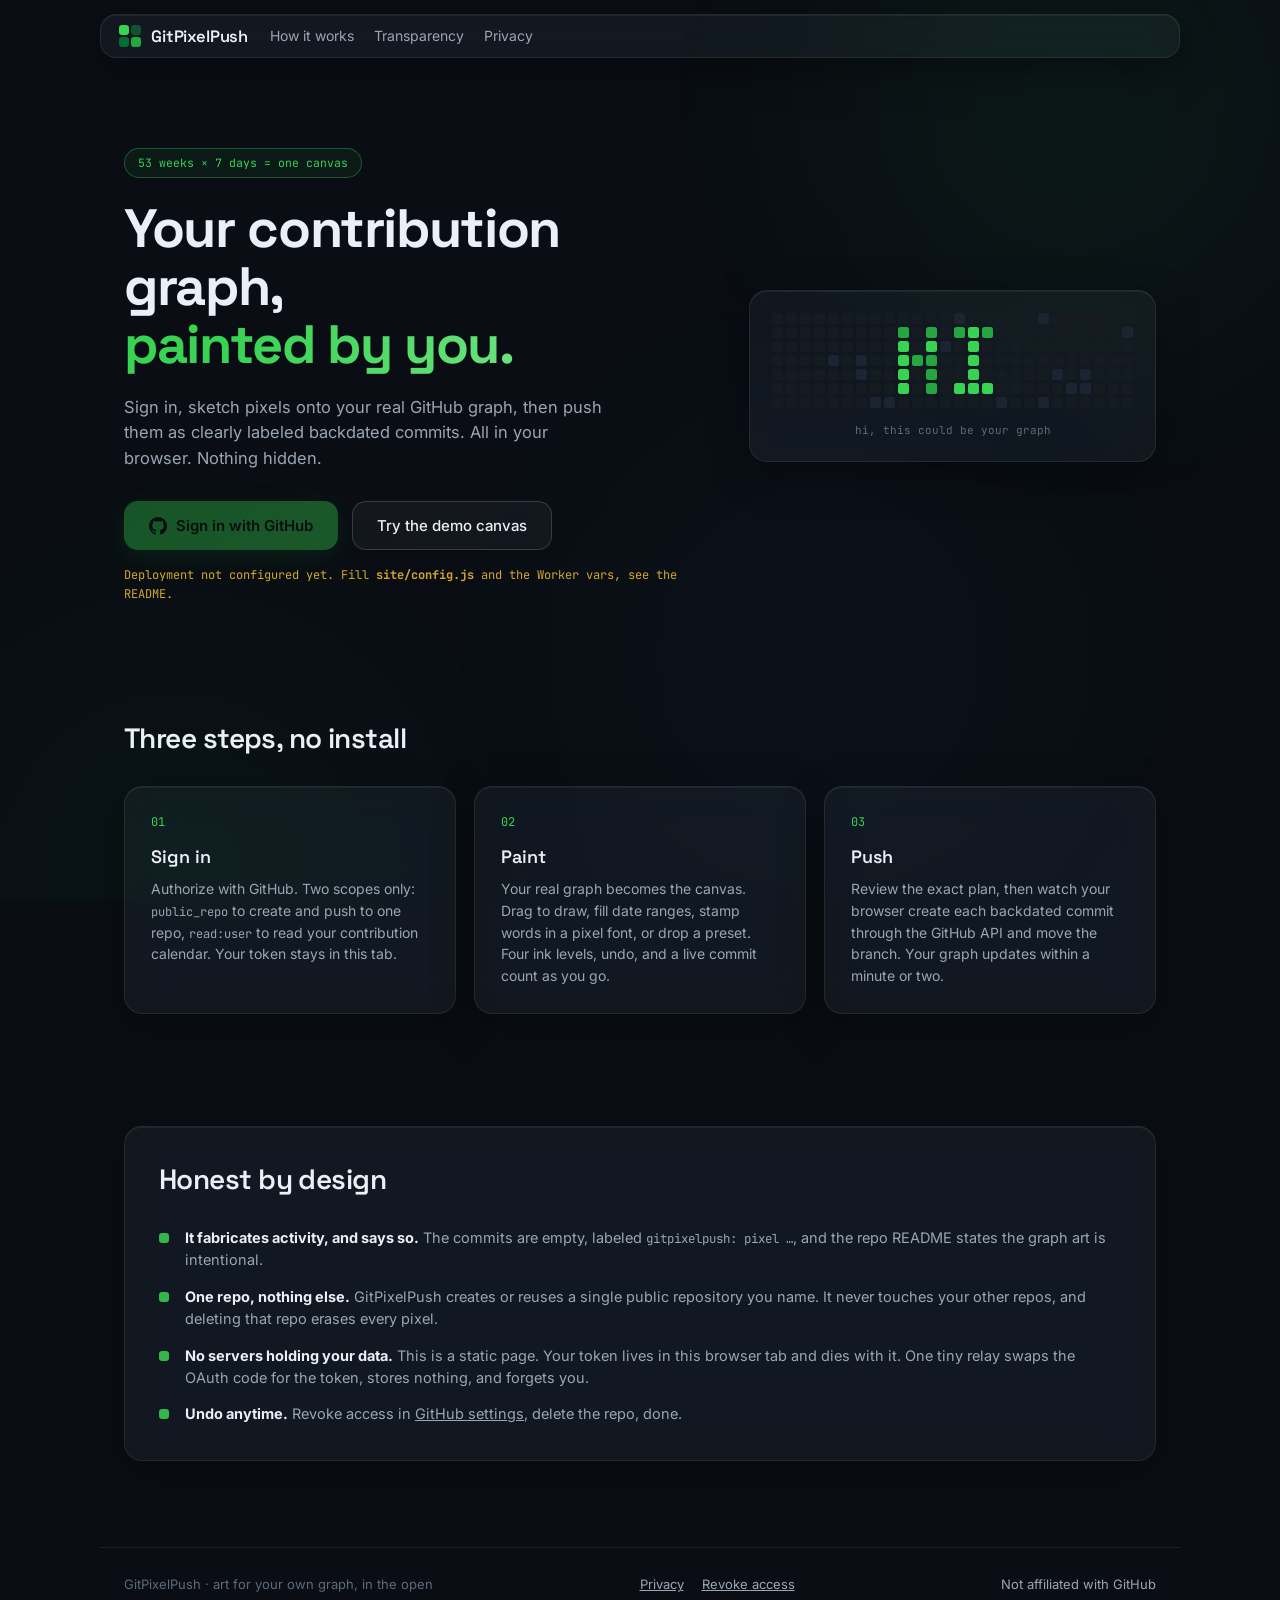
==== site/index.html @ 95d33fa5 "Link to the clean /privacy URL instead of privacy.html Workers static assets auto-redirect .html to " ====
<!DOCTYPE html>
<html lang="en">
<head>
<meta charset="UTF-8">
<meta name="viewport" content="width=device-width, initial-scale=1.0">
<title>GitPixelPush · Paint your GitHub contribution graph</title>
<meta name="description" content="Turn your GitHub contribution graph into a canvas. Paint pixels, stamp words, and push them as clearly labeled backdated commits. Runs in your browser.">
<link rel="preconnect" href="https://fonts.googleapis.com">
<link rel="preconnect" href="https://fonts.gstatic.com" crossorigin>
<link href="https://fonts.googleapis.com/css2?family=Space+Grotesk:wght@400;500;600;700&family=Inter:wght@400;500;600&family=JetBrains+Mono:wght@400;500&display=swap" rel="stylesheet">
<link rel="stylesheet" href="styles.css">
<link rel="icon" href="data:image/svg+xml,<svg xmlns='http://www.w3.org/2000/svg' viewBox='0 0 100 100'><rect x='8' y='8' width='38' height='38' rx='9' fill='%2339d353'/><rect x='54' y='8' width='38' height='38' rx='9' fill='%23115231'/><rect x='8' y='54' width='38' height='38' rx='9' fill='%23006d32'/><rect x='54' y='54' width='38' height='38' rx='9' fill='%2326a641'/></svg>">
</head>
<body>

<!-- ambient background: aurora + drifting pixels -->
<div class="bg" aria-hidden="true">
  <div class="aurora a1"></div>
  <div class="aurora a2"></div>
  <div class="aurora a3"></div>
  <div id="pixel-field" class="pixel-field"></div>
</div>

<nav class="nav glass">
  <a class="brand" href="#top">
    <span class="logo-mark" aria-hidden="true"><i></i><i></i><i></i><i></i></span>
    <span class="brand-name">GitPixelPush</span>
  </a>
  <div class="nav-links">
    <a href="#how">How it works</a>
    <a href="#honest">Transparency</a>
    <a href="/privacy">Privacy</a>
  </div>
  <div id="nav-user" class="nav-user" hidden>
    <img id="user-avatar" alt="">
    <span id="user-login" class="mono"></span>
    <button id="btn-signout" class="btn btn-text">Sign out</button>
  </div>
</nav>

<!-- ══════════════ Landing ══════════════ -->
<section id="landing" class="hero" >
  <div class="hero-inner">
    <div class="hero-badge reveal mono">53 weeks × 7 days = one canvas</div>
    <h1 class="hero-title">
      <span class="reveal" style="--d:1">Your contribution graph,</span>
      <span class="reveal grad" style="--d:2">painted by you.</span>
    </h1>
    <p class="hero-sub reveal" style="--d:3">
      Sign in, sketch pixels onto your real GitHub graph, then push them as
      clearly labeled backdated commits. All in your browser. Nothing hidden.
    </p>
    <div class="hero-cta reveal" style="--d:4">
      <button id="btn-signin" class="btn btn-primary btn-lg magnetic">
        <svg viewBox="0 0 16 16" width="18" height="18" fill="currentColor" aria-hidden="true"><path d="M8 0C3.58 0 0 3.58 0 8c0 3.54 2.29 6.53 5.47 7.59.4.07.55-.17.55-.38 0-.19-.01-.82-.01-1.49-2.01.37-2.53-.49-2.69-.94-.09-.23-.48-.94-.82-1.13-.28-.15-.68-.52-.01-.53.63-.01 1.08.58 1.23.82.72 1.21 1.87.87 2.33.66.07-.52.28-.87.51-1.07-1.78-.2-3.64-.89-3.64-3.95 0-.87.31-1.59.82-2.15-.08-.2-.36-1.02.08-2.12 0 0 .67-.21 2.2.82.64-.18 1.32-.27 2-.27s1.36.09 2 .27c1.53-1.04 2.2-.82 2.2-.82.44 1.1.16 1.92.08 2.12.51.56.82 1.27.82 2.15 0 3.07-1.87 3.75-3.65 3.95.29.25.54.73.54 1.48 0 1.07-.01 1.93-.01 2.2 0 .21.15.46.55.38A8.01 8.01 0 0 0 16 8c0-4.42-3.58-8-8-8z"/></svg>
        Sign in with GitHub
      </button>
      <button id="btn-demo" class="btn btn-glass btn-lg magnetic">Try the demo canvas</button>
    </div>
    <p id="setup-note" class="setup-note mono" hidden>
      Deployment not configured yet. Fill <b>site/config.js</b> and the Worker vars, see the README.
    </p>
    <p id="auth-error" class="auth-error" hidden></p>
  </div>

  <!-- animated mini-graph teaser -->
  <div class="hero-teaser glass tilt reveal" style="--d:5" aria-hidden="true">
    <div id="teaser-grid" class="teaser-grid"></div>
    <div class="teaser-caption mono">hi, this could be your graph</div>
  </div>
</section>

<!-- ══════════════ How it works ══════════════ -->
<section id="how" class="section">
  <h2 class="section-title reveal">Three steps, no install</h2>
  <div class="steps-row">
    <div class="step glass tilt reveal" style="--d:1">
      <div class="step-num mono">01</div>
      <h3>Sign in</h3>
      <p>Authorize with GitHub. Two scopes only: <span class="mono">public_repo</span> to
         create and push to one repo, <span class="mono">read:user</span> to read your
         contribution calendar. Your token stays in this tab.</p>
    </div>
    <div class="step glass tilt reveal" style="--d:2">
      <div class="step-num mono">02</div>
      <h3>Paint</h3>
      <p>Your real graph becomes the canvas. Drag to draw, fill date ranges,
         stamp words in a pixel font, or drop a preset. Four ink levels,
         undo, and a live commit count as you go.</p>
    </div>
    <div class="step glass tilt reveal" style="--d:3">
      <div class="step-num mono">03</div>
      <h3>Push</h3>
      <p>Review the exact plan, then watch your browser create each backdated
         commit through the GitHub API and move the branch. Your graph updates
         within a minute or two.</p>
    </div>
  </div>
</section>

<!-- ══════════════ Transparency ══════════════ -->
<section id="honest" class="section">
  <div class="honest glass reveal">
    <h2 class="section-title">Honest by design</h2>
    <ul class="honest-list">
      <li><b>It fabricates activity, and says so.</b> The commits are empty, labeled
        <span class="mono">gitpixelpush: pixel …</span>, and the repo README states the graph art is intentional.</li>
      <li><b>One repo, nothing else.</b> GitPixelPush creates or reuses a single public repository you name.
        It never touches your other repos, and deleting that repo erases every pixel.</li>
      <li><b>No servers holding your data.</b> This is a static page. Your token lives in this browser tab
        and dies with it. One tiny relay swaps the OAuth code for the token, stores nothing, and forgets you.</li>
      <li><b>Undo anytime.</b> Revoke access in
        <a href="https://github.com/settings/applications" target="_blank" rel="noopener">GitHub settings</a>,
        delete the repo, done.</li>
    </ul>
  </div>
</section>

<!-- ══════════════ App ══════════════ -->
<main id="app" class="app" hidden>
  <section class="canvas-card glass tilt-lite">
    <div class="canvas-head">
      <div>
        <h2>Your year, as pixels</h2>
        <p id="canvas-sub" class="muted"></p>
      </div>
      <div class="legend" aria-hidden="true">
        <span class="muted">Less</span>
        <i class="lg l0"></i><i class="lg l1"></i><i class="lg l2"></i><i class="lg l3"></i><i class="lg l4"></i>
        <span class="muted">More</span>
        <span class="legend-sep"></span>
        <i class="lg l2 ring"></i><span class="muted">planned</span>
      </div>
    </div>
    <div class="grid-scroll">
      <div class="grid-wrap">
        <div id="month-row" class="month-row mono"></div>
        <div class="grid-body">
          <div class="dow-col mono"><span></span><span>Mon</span><span></span><span>Wed</span><span></span><span>Fri</span><span></span></div>
          <div id="grid" class="grid" role="grid" aria-label="Contribution canvas"></div>
        </div>
      </div>
    </div>
  </section>

  <section class="control-row">
    <div class="panel glass toolbar">
      <div class="tool-group" role="radiogroup" aria-label="Tool">
        <button class="tool" data-tool="paint" title="Paint · P"><svg viewBox="0 0 24 24"><path d="M12 19l7-7-3-3-7 7-1 4zM15 6l3 3" fill="none" stroke="currentColor" stroke-width="1.7" stroke-linecap="round" stroke-linejoin="round"/></svg>Paint</button>
        <button class="tool" data-tool="rect" title="Range fill · R"><svg viewBox="0 0 24 24"><rect x="4" y="6" width="16" height="12" rx="2" fill="none" stroke="currentColor" stroke-width="1.7"/></svg>Range</button>
        <button class="tool" data-tool="text" title="Stamp text · T"><svg viewBox="0 0 24 24"><path d="M5 6h14M12 6v13" fill="none" stroke="currentColor" stroke-width="1.8" stroke-linecap="round"/></svg>Text</button>
        <button class="tool" data-tool="erase" title="Erase · E"><svg viewBox="0 0 24 24"><path d="M4 15l7-7 7 7-4 4H8z" fill="none" stroke="currentColor" stroke-width="1.7" stroke-linejoin="round"/></svg>Erase</button>
      </div>
      <div class="tool-sep"></div>
      <div class="brush-group" role="radiogroup" aria-label="Ink level">
        <button class="brush l1" data-level="1" title="Ink level 1"></button>
        <button class="brush l2" data-level="2" title="Ink level 2"></button>
        <button class="brush l3" data-level="3" title="Ink level 3"></button>
        <button class="brush l4" data-level="4" title="Ink level 4"></button>
      </div>
      <div class="tool-sep"></div>
      <input id="text-input" class="text-input mono" type="text" maxlength="14" placeholder="type, then click the grid" hidden>
      <div class="spacer"></div>
      <button id="btn-undo" class="btn btn-icon" title="Undo · ⌘Z" disabled><svg viewBox="0 0 24 24"><path d="M8 5L3 10l5 5M3 10h11a6 6 0 0 1 0 12h-3" fill="none" stroke="currentColor" stroke-width="1.7" stroke-linecap="round" stroke-linejoin="round"/></svg></button>
      <button id="btn-redo" class="btn btn-icon" title="Redo · ⇧⌘Z" disabled><svg viewBox="0 0 24 24"><path d="M16 5l5 5-5 5M21 10H10a6 6 0 0 0 0 12h3" fill="none" stroke="currentColor" stroke-width="1.7" stroke-linecap="round" stroke-linejoin="round"/></svg></button>
      <button id="btn-clear" class="btn btn-glass">Clear plan</button>
    </div>
    <div class="panel glass presets">
      <span class="panel-label mono">Presets</span>
      <button class="chip" data-preset="heart">♥ Heart</button>
      <button class="chip" data-preset="wave">∿ Wave</button>
      <button class="chip" data-preset="checker">▚ Checker</button>
      <button class="chip" data-preset="fill">■ Fill year</button>
    </div>
  </section>

  <section class="panel glass statbar">
    <div class="stat"><span class="stat-num" id="stat-cells">0</span><span class="stat-label">days planned</span></div>
    <div class="stat"><span class="stat-num" id="stat-commits">0</span><span class="stat-label">commits to paint</span></div>
    <div class="stat"><span class="stat-num" id="stat-span">–</span><span class="stat-label">date span</span></div>
    <div class="density">
      <label for="density">Ink density</label>
      <select id="density">
        <option value="auto">Auto · match my graph</option>
        <option value="1">Light · 1–4 commits</option>
        <option value="2">Medium · 2–8 commits</option>
        <option value="5">Bold · 5–20 commits</option>
      </select>
    </div>
    <div class="spacer"></div>
    <button id="btn-execute" class="btn btn-primary magnetic" disabled>Push the pixels</button>
  </section>

  <p class="footnote">Tip: keys <span class="mono">P R T E</span> switch tools, <span class="mono">1–4</span> pick ink,
     <span class="mono">⌘Z</span> undoes. Painting over busy days only adds the difference.</p>
</main>

<footer class="footer">
  <span>GitPixelPush · art for your own graph, in the open</span>
  <span class="footer-links">
    <a href="/privacy">Privacy</a>
    <a href="https://github.com/settings/applications" target="_blank" rel="noopener">Revoke access</a>
  </span>
  <span class="muted">Not affiliated with GitHub</span>
</footer>

<!-- ══════════════ Execute modal ══════════════ -->
<div id="modal" class="modal-backdrop" hidden>
  <div class="modal glass-strong" role="dialog" aria-modal="true" aria-labelledby="modal-title">
    <div id="modal-confirm">
      <h3 id="modal-title">Here is exactly what happens</h3>
      <ol class="modal-steps">
        <li>A public repository <span class="mono" id="m-repo-url"></span> is <span id="m-repo-verb">created</span> under your account.</li>
        <li>Your browser creates <span class="mono" id="m-commits"></span> empty commits through the GitHub API,
            each backdated to its planned day and authored as <span class="mono" id="m-email"></span>.</li>
        <li>The <span class="mono" id="m-branch">main</span> branch is moved to the newest commit.
            GitHub redraws your graph within a minute or two.</li>
      </ol>
      <div class="code-peek mono" id="m-sample"></div>
      <p class="muted small">The repo README says it is contribution art made of backdated commits.
         Delete the repo and the pixels vanish. Large plans take a while, about 3 commits per second.</p>
      <div class="field-row">
        <label for="m-repo-input">Repository</label>
        <input id="m-repo-input" class="mono" value="pixel-canvas" spellcheck="false">
      </div>
      <div class="modal-actions">
        <button id="m-cancel" class="btn btn-glass">Back</button>
        <button id="m-run" class="btn btn-primary">I understand, push it</button>
      </div>
    </div>
    <div id="modal-progress" hidden>
      <h3>Painting…</h3>
      <div class="progress"><div id="progress-fill" class="progress-fill"></div></div>
      <div id="progress-pct" class="progress-pct mono">0%</div>
      <pre id="run-log" class="run-log mono" aria-live="polite"></pre>
      <div class="modal-actions">
        <button id="m-abort" class="btn btn-glass">Stop here</button>
        <a id="m-open-repo" class="btn btn-glass" target="_blank" rel="noopener" hidden>Open the repo</a>
        <a id="m-open-profile" class="btn btn-primary" target="_blank" rel="noopener" hidden>See your graph</a>
        <button id="m-close" class="btn btn-glass" hidden>Close</button>
      </div>
    </div>
  </div>
</div>

<div id="tooltip" class="tooltip mono" hidden></div>
<script src="config.js"></script>
<script src="app.js"></script>
</body>
</html>
---- site/styles.css ----
/* GitPixelPush — glass, dark, animated.
   Heatmap ramp validated (dataviz six checks, dark surface #0d1117):
   empty #161b22, then #115231 #006d32 #26a641 #39d353. */

:root {
  --surface: #0a0e14;
  --glass: rgba(255, 255, 255, 0.045);
  --glass-2: rgba(255, 255, 255, 0.028);
  --glass-strong: rgba(19, 25, 36, 0.88);
  --line: rgba(255, 255, 255, 0.08);
  --line-strong: rgba(255, 255, 255, 0.16);
  --ink: #eaf0f7;
  --ink-2: #9aa6b5;
  --ink-3: #5d6a7a;
  --l0: #161b22;
  --l1: #115231;
  --l2: #006d32;
  --l3: #26a641;
  --l4: #39d353;
  --accent: #39d353;
  --danger: #f47067;
  --radius: 18px;
  --cell: 13px;
  --gap: 3px;
  --font-display: "Space Grotesk", system-ui, sans-serif;
  --font-body: "Inter", system-ui, sans-serif;
  --font-mono: "JetBrains Mono", ui-monospace, monospace;
}

* { box-sizing: border-box; margin: 0; padding: 0; }
html { scroll-behavior: smooth; }
body {
  background: var(--surface);
  color: var(--ink);
  font-family: var(--font-body);
  font-size: 15px;
  line-height: 1.55;
  -webkit-font-smoothing: antialiased;
  overflow-x: hidden;
}
.mono { font-family: var(--font-mono); font-size: 0.86em; }
.muted { color: var(--ink-2); }
.small { font-size: 12.5px; }
.spacer { flex: 1; }
[hidden] { display: none !important; }
::selection { background: rgba(57, 211, 83, 0.25); }
a { color: var(--ink-2); }
a:hover { color: var(--ink); }

/* ─────────── ambient background ─────────── */
.bg { position: fixed; inset: 0; z-index: -1; overflow: hidden; }
.aurora {
  position: absolute; width: 60vw; height: 60vw; border-radius: 50%;
  filter: blur(90px); opacity: 0.5; will-change: transform;
}
.a1 { background: radial-gradient(circle, rgba(57,211,83,.14), transparent 65%); top: -22vw; right: -14vw; animation: drift1 26s ease-in-out infinite; }
.a2 { background: radial-gradient(circle, rgba(0,109,50,.16), transparent 65%); bottom: -28vw; left: -16vw; animation: drift2 32s ease-in-out infinite; }
.a3 { background: radial-gradient(circle, rgba(88,166,255,.07), transparent 65%); top: 30vh; left: 34vw; animation: drift3 40s ease-in-out infinite; }
@keyframes drift1 { 50% { transform: translate(-9vw, 7vh) scale(1.12); } }
@keyframes drift2 { 50% { transform: translate(7vw, -6vh) scale(0.94); } }
@keyframes drift3 { 33% { transform: translate(-6vw, 5vh); } 66% { transform: translate(5vw, -4vh); } }

.pixel-field { position: absolute; inset: 0; }
.pixel-field i {
  position: absolute; display: block; border-radius: 3px;
  animation: floatpix linear infinite;
  opacity: 0;
}
@keyframes floatpix {
  0% { transform: translateY(12vh) rotate(0deg); opacity: 0; }
  12% { opacity: var(--o, .5); }
  88% { opacity: var(--o, .5); }
  100% { transform: translateY(-108vh) rotate(50deg); opacity: 0; }
}

/* ─────────── glass ─────────── */
.glass {
  background: var(--glass);
  backdrop-filter: blur(18px) saturate(1.5);
  -webkit-backdrop-filter: blur(18px) saturate(1.5);
  border: 1px solid var(--line);
  border-radius: var(--radius);
  box-shadow: 0 12px 40px rgba(0, 0, 0, 0.35), inset 0 1px 0 rgba(255, 255, 255, 0.06);
}
.glass-strong {
  background: var(--glass-strong);
  backdrop-filter: blur(24px) saturate(1.5);
  -webkit-backdrop-filter: blur(24px) saturate(1.5);
  border: 1px solid var(--line-strong);
  border-radius: 22px;
  box-shadow: 0 24px 80px rgba(0, 0, 0, 0.55);
}

/* 3D tilt cards: JS sets --rx/--ry/--mx/--my */
.tilt, .tilt-lite {
  transform: perspective(900px) rotateX(var(--rx, 0deg)) rotateY(var(--ry, 0deg));
  transition: transform .18s ease;
  position: relative;
}
.tilt::after, .tilt-lite::after {
  content: ""; position: absolute; inset: 0; border-radius: inherit; pointer-events: none;
  background: radial-gradient(420px circle at var(--mx, 50%) var(--my, 50%),
              rgba(255, 255, 255, 0.07), transparent 55%);
  opacity: var(--sheen, 0);
  transition: opacity .3s;
}

/* ─────────── reveal-on-scroll ─────────── */
.reveal { opacity: 0; transform: translateY(22px); transition: opacity .7s ease, transform .7s cubic-bezier(.16,1,.3,1); transition-delay: calc(var(--d, 0) * 90ms); }
.reveal.in { opacity: 1; transform: none; }

/* ─────────── buttons ─────────── */
.btn {
  display: inline-flex; align-items: center; gap: 9px;
  font: 500 14px var(--font-body); color: var(--ink);
  background: transparent; border: 1px solid transparent; border-radius: 12px;
  padding: 10px 18px; cursor: pointer; text-decoration: none;
  position: relative; overflow: hidden;
  transition: background .18s, border-color .18s, transform .12s, box-shadow .18s, opacity .18s;
}
.btn:active { transform: scale(0.96); }
.btn:disabled { opacity: 0.38; cursor: not-allowed; }
.btn-primary {
  background: linear-gradient(135deg, #2fca4b, var(--accent));
  color: #04140a; font-weight: 600;
  box-shadow: 0 6px 24px rgba(57, 211, 83, 0.25);
}
.btn-primary:hover:not(:disabled) { box-shadow: 0 8px 34px rgba(57, 211, 83, 0.4); }
.btn-primary::before {
  content: ""; position: absolute; top: 0; left: -80%; width: 55%; height: 100%;
  background: linear-gradient(105deg, transparent, rgba(255, 255, 255, 0.5), transparent);
  transform: skewX(-20deg); transition: left .5s ease;
}
.btn-primary:hover::before { left: 130%; }
.btn-glass {
  background: var(--glass); border-color: var(--line-strong);
  backdrop-filter: blur(10px); -webkit-backdrop-filter: blur(10px);
}
.btn-glass:hover:not(:disabled) { background: rgba(255,255,255,0.09); }
.btn-text { color: var(--ink-2); padding: 6px 8px; }
.btn-text:hover { color: var(--ink); }
.btn-lg { padding: 14px 24px; font-size: 15px; border-radius: 14px; }
.btn-icon { padding: 8px; border-radius: 10px; color: var(--ink-2); }
.btn-icon svg { width: 17px; height: 17px; display: block; }
.btn-icon:hover:not(:disabled) { color: var(--ink); background: rgba(255,255,255,0.06); }

/* ─────────── nav ─────────── */
.nav {
  position: sticky; top: 14px; z-index: 40;
  max-width: 1080px; margin: 14px auto 0; padding: 10px 18px;
  display: flex; align-items: center; gap: 22px;
  border-radius: 16px;
  animation: navdrop .7s cubic-bezier(.16,1,.3,1) both;
}
@keyframes navdrop { from { opacity: 0; transform: translateY(-18px); } }
.brand { display: flex; align-items: center; gap: 10px; text-decoration: none; color: var(--ink); }
.brand-name { font: 600 16.5px var(--font-display); letter-spacing: -0.01em; }
.logo-mark { display: grid; grid-template-columns: 1fr 1fr; gap: 2.5px; width: 22px; height: 22px; }
.logo-mark i { border-radius: 3px; animation: logopulse 3.2s ease-in-out infinite; }
.logo-mark i:nth-child(1) { background: var(--l4); }
.logo-mark i:nth-child(2) { background: var(--l1); animation-delay: .4s; }
.logo-mark i:nth-child(3) { background: var(--l2); animation-delay: .8s; }
.logo-mark i:nth-child(4) { background: var(--l3); animation-delay: 1.2s; }
@keyframes logopulse { 50% { opacity: 0.5; transform: scale(0.88); } }
.nav-links { display: flex; gap: 20px; font-size: 14px; }
.nav-links a { text-decoration: none; position: relative; }
.nav-links a::after {
  content: ""; position: absolute; left: 0; bottom: -3px; width: 0; height: 1.5px;
  background: var(--accent); transition: width .25s ease;
}
.nav-links a:hover::after { width: 100%; }
.nav-user { margin-left: auto; display: flex; align-items: center; gap: 10px; font-size: 13px; color: var(--ink-2); }
.nav-user img { width: 26px; height: 26px; border-radius: 50%; border: 1px solid var(--line-strong); }

/* ─────────── hero ─────────── */
.hero {
  max-width: 1080px; margin: 0 auto; padding: 90px 24px 60px;
  display: flex; align-items: center; gap: 48px; flex-wrap: wrap;
}
.hero-inner { flex: 1 1 480px; }
.hero-badge {
  display: inline-block; font-size: 11.5px; color: var(--accent);
  border: 1px solid rgba(57, 211, 83, 0.35); border-radius: 99px; padding: 5px 13px;
  margin-bottom: 22px; background: rgba(57, 211, 83, 0.06);
}
.hero-title { font: 700 clamp(34px, 5vw, 54px)/1.08 var(--font-display); letter-spacing: -0.025em; }
.hero-title span { display: block; }
.grad {
  background: linear-gradient(100deg, #39d353 10%, #7ee98f 45%, #26a641 90%);
  background-size: 200% 100%;
  -webkit-background-clip: text; background-clip: text; color: transparent;
  animation: gradshift 6s ease-in-out infinite;
}
@keyframes gradshift { 50% { background-position: 100% 0; } }
.hero-sub { color: var(--ink-2); font-size: 16.5px; margin: 20px 0 30px; max-width: 480px; }
.hero-cta { display: flex; gap: 14px; flex-wrap: wrap; }
.setup-note { margin-top: 16px; font-size: 12px; color: #d4a72c; }
.auth-error { margin-top: 16px; color: var(--danger); font-size: 13.5px; }

.hero-teaser { flex: 0 1 380px; padding: 22px; }
.teaser-grid {
  display: grid; grid-auto-flow: column;
  grid-template-rows: repeat(7, 11px); grid-auto-columns: 11px; gap: 3px;
}
.teaser-grid i { border-radius: 2.5px; background: var(--l0); transition: background .5s ease; }
.teaser-caption { text-align: center; color: var(--ink-3); font-size: 11px; margin-top: 14px; }

/* ─────────── sections ─────────── */
.section { max-width: 1080px; margin: 0 auto; padding: 56px 24px; }
.section-title { font: 600 28px var(--font-display); letter-spacing: -0.02em; margin-bottom: 30px; }
.steps-row { display: grid; grid-template-columns: repeat(auto-fit, minmax(260px, 1fr)); gap: 18px; }
.step { padding: 26px; transition: transform .25s ease, border-color .25s; }
.step:hover { border-color: rgba(57, 211, 83, 0.3); }
.step-num { color: var(--accent); font-size: 12px; margin-bottom: 14px; }
.step h3 { font: 600 18px var(--font-display); margin-bottom: 10px; }
.step p { color: var(--ink-2); font-size: 14px; }

.honest { padding: 34px; }
.honest-list { list-style: none; display: flex; flex-direction: column; gap: 14px; }
.honest-list li { color: var(--ink-2); font-size: 14.5px; padding-left: 26px; position: relative; }
.honest-list li::before {
  content: ""; position: absolute; left: 0; top: 6px; width: 10px; height: 10px;
  border-radius: 3px; background: var(--accent); opacity: 0.85;
}
.honest-list b { color: var(--ink); }

/* ─────────── app ─────────── */
.app { max-width: 1080px; margin: 0 auto; padding: 26px 24px 48px; animation: rise .5s ease both; }
@keyframes rise { from { opacity: 0; transform: translateY(14px); } }

.canvas-card { padding: 24px 24px 20px; }
.canvas-head { display: flex; justify-content: space-between; align-items: flex-start; gap: 16px; margin-bottom: 18px; flex-wrap: wrap; }
.canvas-head h2 { font: 600 21px var(--font-display); letter-spacing: -0.01em; }
.canvas-head p { font-size: 13.5px; margin-top: 3px; }
.legend { display: flex; align-items: center; gap: 4px; font-size: 12px; padding-top: 6px; }
.legend .lg { width: 12px; height: 12px; border-radius: 3px; display: inline-block; }
.legend .lg.l0 { background: var(--l0); } .legend .lg.l1 { background: var(--l1); }
.legend .lg.l2 { background: var(--l2); } .legend .lg.l3 { background: var(--l3); }
.legend .lg.l4 { background: var(--l4); }
.legend .muted { margin: 0 4px; }
.legend-sep { width: 1px; height: 14px; background: var(--line-strong); margin: 0 10px; }
.legend .ring { box-shadow: inset 0 0 0 1.5px rgba(234, 240, 247, 0.9); }

.grid-scroll { overflow-x: auto; padding-bottom: 6px; }
.grid-wrap { width: max-content; margin: 0 auto; }
.month-row { display: grid; margin-left: 34px; margin-bottom: 6px; font-size: 11px; color: var(--ink-3); height: 14px; }
.month-row span { grid-row: 1; }
.grid-body { display: flex; gap: 6px; }
.dow-col {
  display: grid; grid-template-rows: repeat(7, var(--cell)); gap: var(--gap);
  font-size: 10.5px; color: var(--ink-3); width: 28px; align-items: center;
}
.grid {
  display: grid; grid-auto-flow: column;
  grid-template-rows: repeat(7, var(--cell)); grid-auto-columns: var(--cell);
  gap: var(--gap); touch-action: none;
}
.cell {
  width: var(--cell); height: var(--cell); border-radius: 3px;
  background: var(--l0);
  box-shadow: inset 0 0 0 1px rgba(255, 255, 255, 0.05);
  transition: transform .12s ease, box-shadow .12s ease, background .2s ease;
  cursor: crosshair;
  animation: cellin .45s ease both;
  animation-delay: var(--ad, 0s);
}
@keyframes cellin { from { opacity: 0; transform: scale(0.4); } }
.cell.l1 { background: var(--l1); }
.cell.l2 { background: var(--l2); }
.cell.l3 { background: var(--l3); }
.cell.l4 { background: var(--l4); }
.cell.future { opacity: 0.2; cursor: not-allowed; }
.cell:hover:not(.future) { transform: scale(1.3); box-shadow: inset 0 0 0 1px var(--line-strong); z-index: 2; position: relative; }
.cell.planned { box-shadow: inset 0 0 0 1.5px rgba(234, 240, 247, 0.9); }
.cell.ghost { box-shadow: inset 0 0 0 1.5px rgba(57, 211, 83, 1); }
.cell.pop { animation: pop .2s ease; }
@keyframes pop { 40% { transform: scale(1.5); } }

/* ─────────── toolbar / presets / stats ─────────── */
.control-row { display: flex; gap: 14px; margin-top: 14px; flex-wrap: wrap; }
.panel { border-radius: var(--radius); }
.toolbar { flex: 1 1 560px; display: flex; align-items: center; gap: 10px; padding: 10px 14px; }
.tool-group { display: flex; gap: 4px; }
.tool {
  display: flex; align-items: center; gap: 7px;
  font: 500 13px var(--font-body); color: var(--ink-2);
  background: transparent; border: 1px solid transparent; border-radius: 10px;
  padding: 7px 12px; cursor: pointer; transition: all .18s;
}
.tool svg { width: 15px; height: 15px; }
.tool:hover { color: var(--ink); }
.tool.active { color: var(--ink); background: rgba(57, 211, 83, 0.13); border-color: rgba(57, 211, 83, 0.4); }
.tool-sep { width: 1px; height: 22px; background: var(--line-strong); }
.brush-group { display: flex; gap: 6px; }
.brush {
  width: 22px; height: 22px; border-radius: 7px; cursor: pointer;
  border: 1px solid transparent; transition: transform .14s, box-shadow .14s;
}
.brush:hover { transform: scale(1.18); }
.brush.active { box-shadow: 0 0 0 2px var(--surface), 0 0 0 3.5px var(--ink); transform: scale(1.1); }
.brush.l1 { background: var(--l1); } .brush.l2 { background: var(--l2); }
.brush.l3 { background: var(--l3); } .brush.l4 { background: var(--l4); }
.text-input {
  background: rgba(0, 0, 0, 0.25); border: 1px solid var(--line-strong); border-radius: 10px;
  color: var(--ink); padding: 7px 11px; font-size: 13px; width: 220px;
}
.text-input:focus { outline: none; border-color: var(--accent); }
.presets { display: flex; align-items: center; gap: 8px; padding: 10px 16px; flex-wrap: wrap; }
.panel-label { font-size: 11px; color: var(--ink-3); text-transform: uppercase; letter-spacing: 0.09em; margin-right: 2px; }
.chip {
  font: 500 13px var(--font-body); color: var(--ink-2);
  background: transparent; border: 1px solid var(--line-strong); border-radius: 99px;
  padding: 6px 13px; cursor: pointer; transition: all .18s;
}
.chip:hover { color: var(--ink); border-color: var(--accent); transform: translateY(-1px); }

.statbar { display: flex; align-items: center; gap: 28px; margin-top: 14px; padding: 14px 22px; flex-wrap: wrap; }
.stat { display: flex; flex-direction: column; }
.stat-num { font: 600 22px var(--font-display); letter-spacing: -0.01em; font-variant-numeric: tabular-nums; }
.stat-label { font-size: 11.5px; color: var(--ink-3); text-transform: uppercase; letter-spacing: 0.07em; }
.density { display: flex; align-items: center; gap: 8px; font-size: 13px; color: var(--ink-2); }
.density select {
  background: rgba(0, 0, 0, 0.3); color: var(--ink); border: 1px solid var(--line-strong);
  border-radius: 9px; padding: 7px 10px; font: 13px var(--font-body); cursor: pointer;
}
.footnote { color: var(--ink-3); font-size: 12.5px; text-align: center; margin-top: 24px; }

/* ─────────── footer ─────────── */
.footer {
  max-width: 1080px; margin: 30px auto 0; padding: 26px 24px 34px;
  display: flex; justify-content: space-between; gap: 14px; flex-wrap: wrap;
  color: var(--ink-3); font-size: 13px; border-top: 1px solid var(--line);
}
.footer-links { display: flex; gap: 18px; }

/* ─────────── modal ─────────── */
.modal-backdrop {
  position: fixed; inset: 0; background: rgba(3, 5, 9, 0.7);
  backdrop-filter: blur(8px); -webkit-backdrop-filter: blur(8px);
  display: grid; place-items: center; z-index: 50; padding: 20px;
  animation: fadein .25s ease both;
}
@keyframes fadein { from { opacity: 0; } }
.modal { max-width: 640px; width: 100%; padding: 30px; animation: modalin .35s cubic-bezier(.16,1,.3,1) both; max-height: 88vh; overflow-y: auto; }
@keyframes modalin { from { opacity: 0; transform: translateY(24px) scale(0.96); } }
.modal h3 { font: 600 21px var(--font-display); margin-bottom: 16px; }
.modal-steps { margin: 0 0 16px 20px; display: flex; flex-direction: column; gap: 10px; font-size: 14px; color: var(--ink-2); }
.modal-steps .mono { color: var(--ink); }
.code-peek {
  background: rgba(0, 0, 0, 0.32); border: 1px solid var(--line); border-radius: 12px;
  padding: 13px 15px; font-size: 12px; color: var(--ink-2); white-space: pre-wrap;
  margin-bottom: 14px; line-height: 1.7;
}
.field-row { display: flex; align-items: center; gap: 12px; margin: 18px 0 6px; flex-wrap: wrap; }
.field-row label { font-size: 13.5px; color: var(--ink-2); }
#m-repo-input {
  background: rgba(0, 0, 0, 0.3); border: 1px solid var(--line-strong); border-radius: 10px;
  color: var(--ink); padding: 9px 12px; font-size: 13px; width: 220px;
}
#m-repo-input:focus { outline: none; border-color: var(--accent); }
.modal-actions { display: flex; justify-content: flex-end; gap: 10px; margin-top: 22px; flex-wrap: wrap; }

.progress { height: 9px; background: rgba(0, 0, 0, 0.35); border-radius: 99px; overflow: hidden; border: 1px solid var(--line); }
.progress-fill {
  height: 100%; width: 0%; border-radius: 99px;
  background: linear-gradient(90deg, var(--l2), var(--l4), var(--l2));
  background-size: 200% 100%;
  animation: shimmer 1.6s linear infinite;
  transition: width .3s ease;
}
@keyframes shimmer { to { background-position: -200% 0; } }
.progress-pct { text-align: right; font-size: 12px; color: var(--ink-2); margin-top: 6px; }
.run-log {
  background: rgba(0, 0, 0, 0.32); border: 1px solid var(--line); border-radius: 12px;
  padding: 12px 14px; font-size: 12px; line-height: 1.8; color: var(--ink-2);
  height: 180px; overflow-y: auto; margin-top: 12px; white-space: pre-wrap;
}
.run-log .err { color: var(--danger); }
.run-log .ok { color: var(--accent); }

/* ─────────── tooltip / confetti ─────────── */
.tooltip {
  position: fixed; z-index: 60; pointer-events: none;
  background: rgba(23, 30, 41, 0.95); border: 1px solid var(--line-strong); border-radius: 9px;
  backdrop-filter: blur(8px); -webkit-backdrop-filter: blur(8px);
  padding: 7px 11px; font-size: 11.5px; color: var(--ink);
  box-shadow: 0 8px 24px rgba(0, 0, 0, 0.5);
  transform: translate(-50%, calc(-100% - 12px));
  white-space: nowrap;
  animation: fadein .15s ease both;
}
.tooltip .dim { color: var(--ink-3); }
.tooltip b { color: var(--ink); }

.confetti {
  position: fixed; top: -14px; z-index: 70; border-radius: 2.5px; pointer-events: none;
  animation: confall linear both;
}
@keyframes confall {
  to { transform: translateY(110vh) rotate(720deg); opacity: 0.2; }
}

@media (max-width: 760px) {
  :root { --cell: 11px; }
  .nav-links { display: none; }
  .hero { padding-top: 60px; }
  .hero-teaser { display: none; }
}

@media (prefers-reduced-motion: reduce) {
  *, *::before, *::after { animation: none !important; transition: none !important; }
  .reveal { opacity: 1; transform: none; }
  .tilt, .tilt-lite { transform: none; }
  html { scroll-behavior: auto; }
}
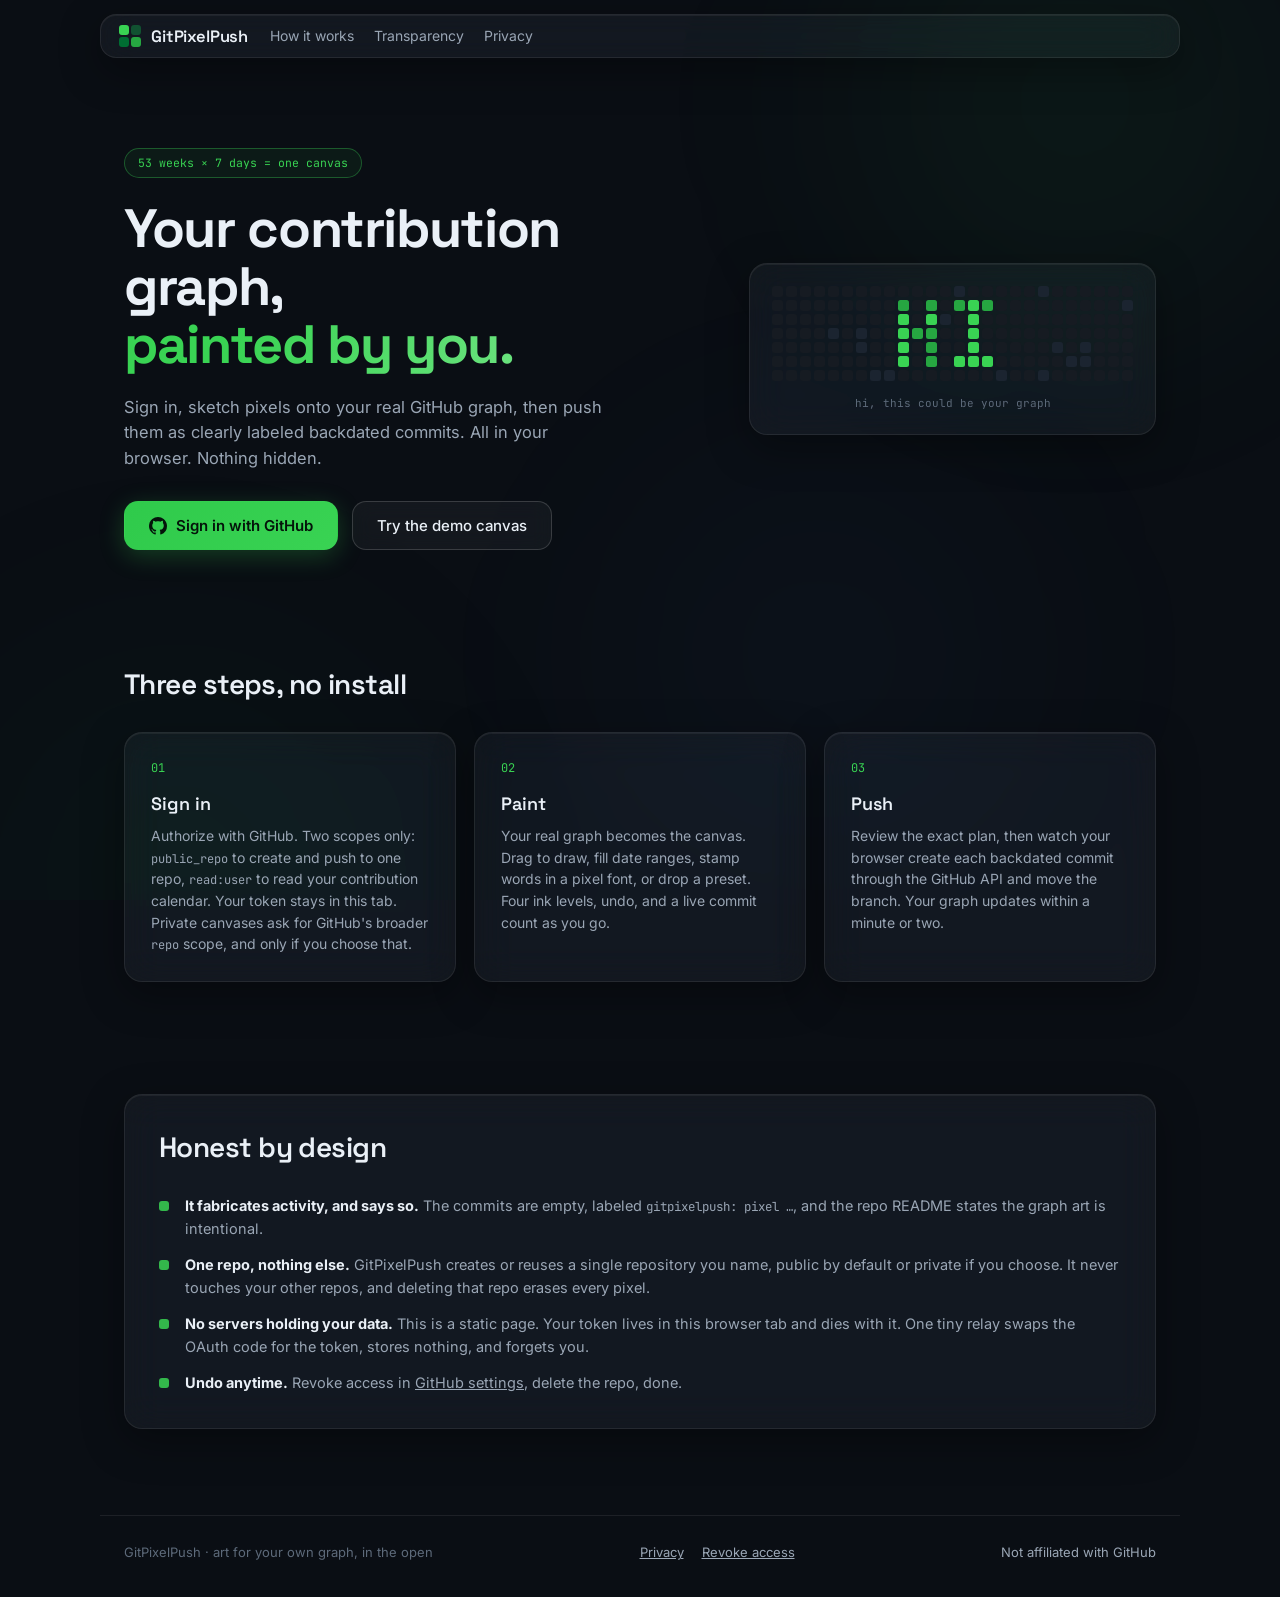
==== commit dc108a22: "Add public/private repo choice with on-demand scope upgrade Public stays the default on the minimal " ====
--- a/site/index.html
+++ b/site/index.html
@@ -79,7 +79,8 @@
       <h3>Sign in</h3>
       <p>Authorize with GitHub. Two scopes only: <span class="mono">public_repo</span> to
          create and push to one repo, <span class="mono">read:user</span> to read your
-         contribution calendar. Your token stays in this tab.</p>
+         contribution calendar. Your token stays in this tab. Private canvases ask for
+         GitHub's broader <span class="mono">repo</span> scope, and only if you choose that.</p>
     </div>
     <div class="step glass tilt reveal" style="--d:2">
       <div class="step-num mono">02</div>
@@ -105,7 +106,8 @@
     <ul class="honest-list">
       <li><b>It fabricates activity, and says so.</b> The commits are empty, labeled
         <span class="mono">gitpixelpush: pixel …</span>, and the repo README states the graph art is intentional.</li>
-      <li><b>One repo, nothing else.</b> GitPixelPush creates or reuses a single public repository you name.
+      <li><b>One repo, nothing else.</b> GitPixelPush creates or reuses a single repository you name,
+        public by default or private if you choose.
         It never touches your other repos, and deleting that repo erases every pixel.</li>
       <li><b>No servers holding your data.</b> This is a static page. Your token lives in this browser tab
         and dies with it. One tiny relay swaps the OAuth code for the token, stores nothing, and forgets you.</li>
@@ -210,7 +212,7 @@
     <div id="modal-confirm">
       <h3 id="modal-title">Here is exactly what happens</h3>
       <ol class="modal-steps">
-        <li>A public repository <span class="mono" id="m-repo-url"></span> is <span id="m-repo-verb">created</span> under your account.</li>
+        <li>A <span id="m-vis-word">public</span> repository <span class="mono" id="m-repo-url"></span> is <span id="m-repo-verb">created</span> under your account.</li>
         <li>Your browser creates <span class="mono" id="m-commits"></span> empty commits through the GitHub API,
             each backdated to its planned day and authored as <span class="mono" id="m-email"></span>.</li>
         <li>The <span class="mono" id="m-branch">main</span> branch is moved to the newest commit.
@@ -222,7 +224,16 @@
       <div class="field-row">
         <label for="m-repo-input">Repository</label>
         <input id="m-repo-input" class="mono" value="pixel-canvas" spellcheck="false">
-      </div>
+        <span class="seg" role="radiogroup" aria-label="Repository visibility">
+          <button id="m-vis-public" class="seg-btn active" type="button">Public</button>
+          <button id="m-vis-private" class="seg-btn" type="button">Private</button>
+        </span>
+      </div>
+      <p id="m-private-note" class="muted small" hidden>
+        Private canvases need one extra GitHub permission (the <span class="mono">repo</span> scope,
+        GitHub has no narrower one for creating private repos). And your pixels will only show if
+        "Private contributions" is turned on in your profile's contribution settings on GitHub.
+      </p>
       <div class="modal-actions">
         <button id="m-cancel" class="btn btn-glass">Back</button>
         <button id="m-run" class="btn btn-primary">I understand, push it</button>
--- a/site/styles.css
+++ b/site/styles.css
@@ -358,6 +358,17 @@
   color: var(--ink); padding: 9px 12px; font-size: 13px; width: 220px;
 }
 #m-repo-input:focus { outline: none; border-color: var(--accent); }
+.seg {
+  display: inline-flex; gap: 3px; padding: 3px;
+  background: rgba(0, 0, 0, 0.3); border: 1px solid var(--line-strong); border-radius: 11px;
+}
+.seg-btn {
+  font: 500 12.5px var(--font-body); color: var(--ink-2);
+  background: transparent; border: none; border-radius: 8px;
+  padding: 6px 14px; cursor: pointer; transition: all .15s;
+}
+.seg-btn:hover:not(.active) { color: var(--ink); }
+.seg-btn.active { background: rgba(57, 211, 83, 0.16); color: var(--ink); }
 .modal-actions { display: flex; justify-content: flex-end; gap: 10px; margin-top: 22px; flex-wrap: wrap; }
 
 .progress { height: 9px; background: rgba(0, 0, 0, 0.35); border-radius: 99px; overflow: hidden; border: 1px solid var(--line); }
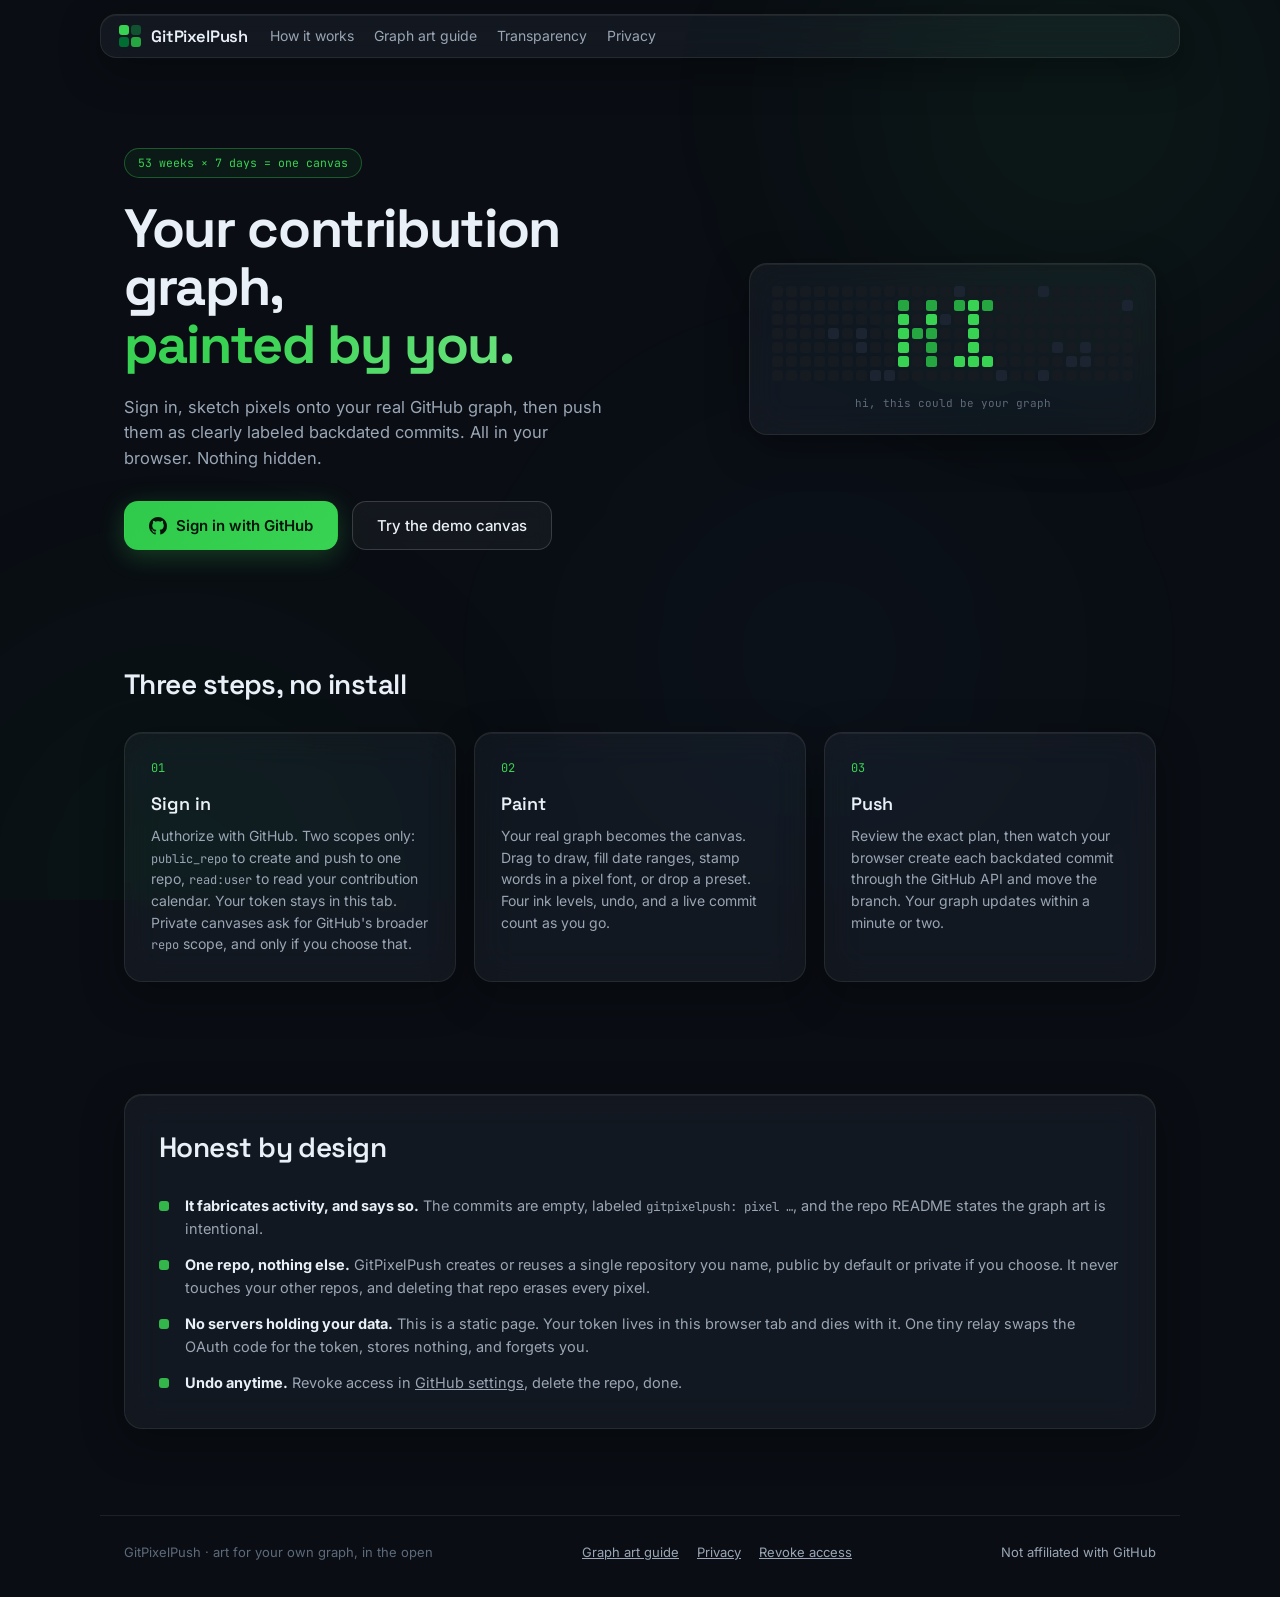
==== commit f8dcdd42: "Add contribution graph art guide" ====
--- a/site/index.html
+++ b/site/index.html
@@ -3,8 +3,32 @@
 <head>
 <meta charset="UTF-8">
 <meta name="viewport" content="width=device-width, initial-scale=1.0">
+<meta name="google-adsense-account" content="ca-pub-7703186305951643">
 <title>GitPixelPush · Paint your GitHub contribution graph</title>
 <meta name="description" content="Turn your GitHub contribution graph into a canvas. Paint pixels, stamp words, and push them as clearly labeled backdated commits. Runs in your browser.">
+<meta name="robots" content="index, follow, max-image-preview:large">
+<link rel="canonical" href="https://gitpixelpush.com/">
+<meta property="og:type" content="website">
+<meta property="og:site_name" content="GitPixelPush">
+<meta property="og:url" content="https://gitpixelpush.com/">
+<meta property="og:title" content="GitPixelPush | Paint your GitHub contribution graph">
+<meta property="og:description" content="Draw contribution graph art in your browser and publish it as clearly labeled commits in your own GitHub repository.">
+<meta name="twitter:card" content="summary">
+<meta name="twitter:title" content="GitPixelPush | Paint your GitHub contribution graph">
+<meta name="twitter:description" content="Draw GitHub contribution graph art in your browser. Review the plan before publishing labeled commits.">
+<meta name="google-site-verification" content="O4LEUyL24avINYUUKiZ43cGZ72TDDhFlJ9PQrzTXxkE">
+<script type="application/ld+json">
+{
+  "@context": "https://schema.org",
+  "@type": "WebApplication",
+  "name": "GitPixelPush",
+  "url": "https://gitpixelpush.com/",
+  "description": "A browser-based tool for creating GitHub contribution graph art using clearly labeled commits in your own repository.",
+  "applicationCategory": "UtilitiesApplication",
+  "operatingSystem": "Any",
+  "offers": { "@type": "Offer", "price": "0", "priceCurrency": "USD" }
+}
+</script>
 <link rel="preconnect" href="https://fonts.googleapis.com">
 <link rel="preconnect" href="https://fonts.gstatic.com" crossorigin>
 <link href="https://fonts.googleapis.com/css2?family=Space+Grotesk:wght@400;500;600;700&family=Inter:wght@400;500;600&family=JetBrains+Mono:wght@400;500&display=swap" rel="stylesheet">
@@ -28,6 +52,7 @@
   </a>
   <div class="nav-links">
     <a href="#how">How it works</a>
+    <a href="/github-contribution-graph-art">Graph art guide</a>
     <a href="#honest">Transparency</a>
     <a href="/privacy">Privacy</a>
   </div>
@@ -200,6 +225,7 @@
 <footer class="footer">
   <span>GitPixelPush · art for your own graph, in the open</span>
   <span class="footer-links">
+    <a href="/github-contribution-graph-art">Graph art guide</a>
     <a href="/privacy">Privacy</a>
     <a href="https://github.com/settings/applications" target="_blank" rel="noopener">Revoke access</a>
   </span>
@@ -220,7 +246,8 @@
       </ol>
       <div class="code-peek mono" id="m-sample"></div>
       <p class="muted small">The repo README says it is contribution art made of backdated commits.
-         Delete the repo and the pixels vanish. Large plans take a while, about 3 commits per second.</p>
+         Delete the repo and the pixels vanish. Pace is about one commit per second, the fastest
+         GitHub allows for writes, so large plans take a while. You can stop anytime, progress sticks.</p>
       <div class="field-row">
         <label for="m-repo-input">Repository</label>
         <input id="m-repo-input" class="mono" value="pixel-canvas" spellcheck="false">
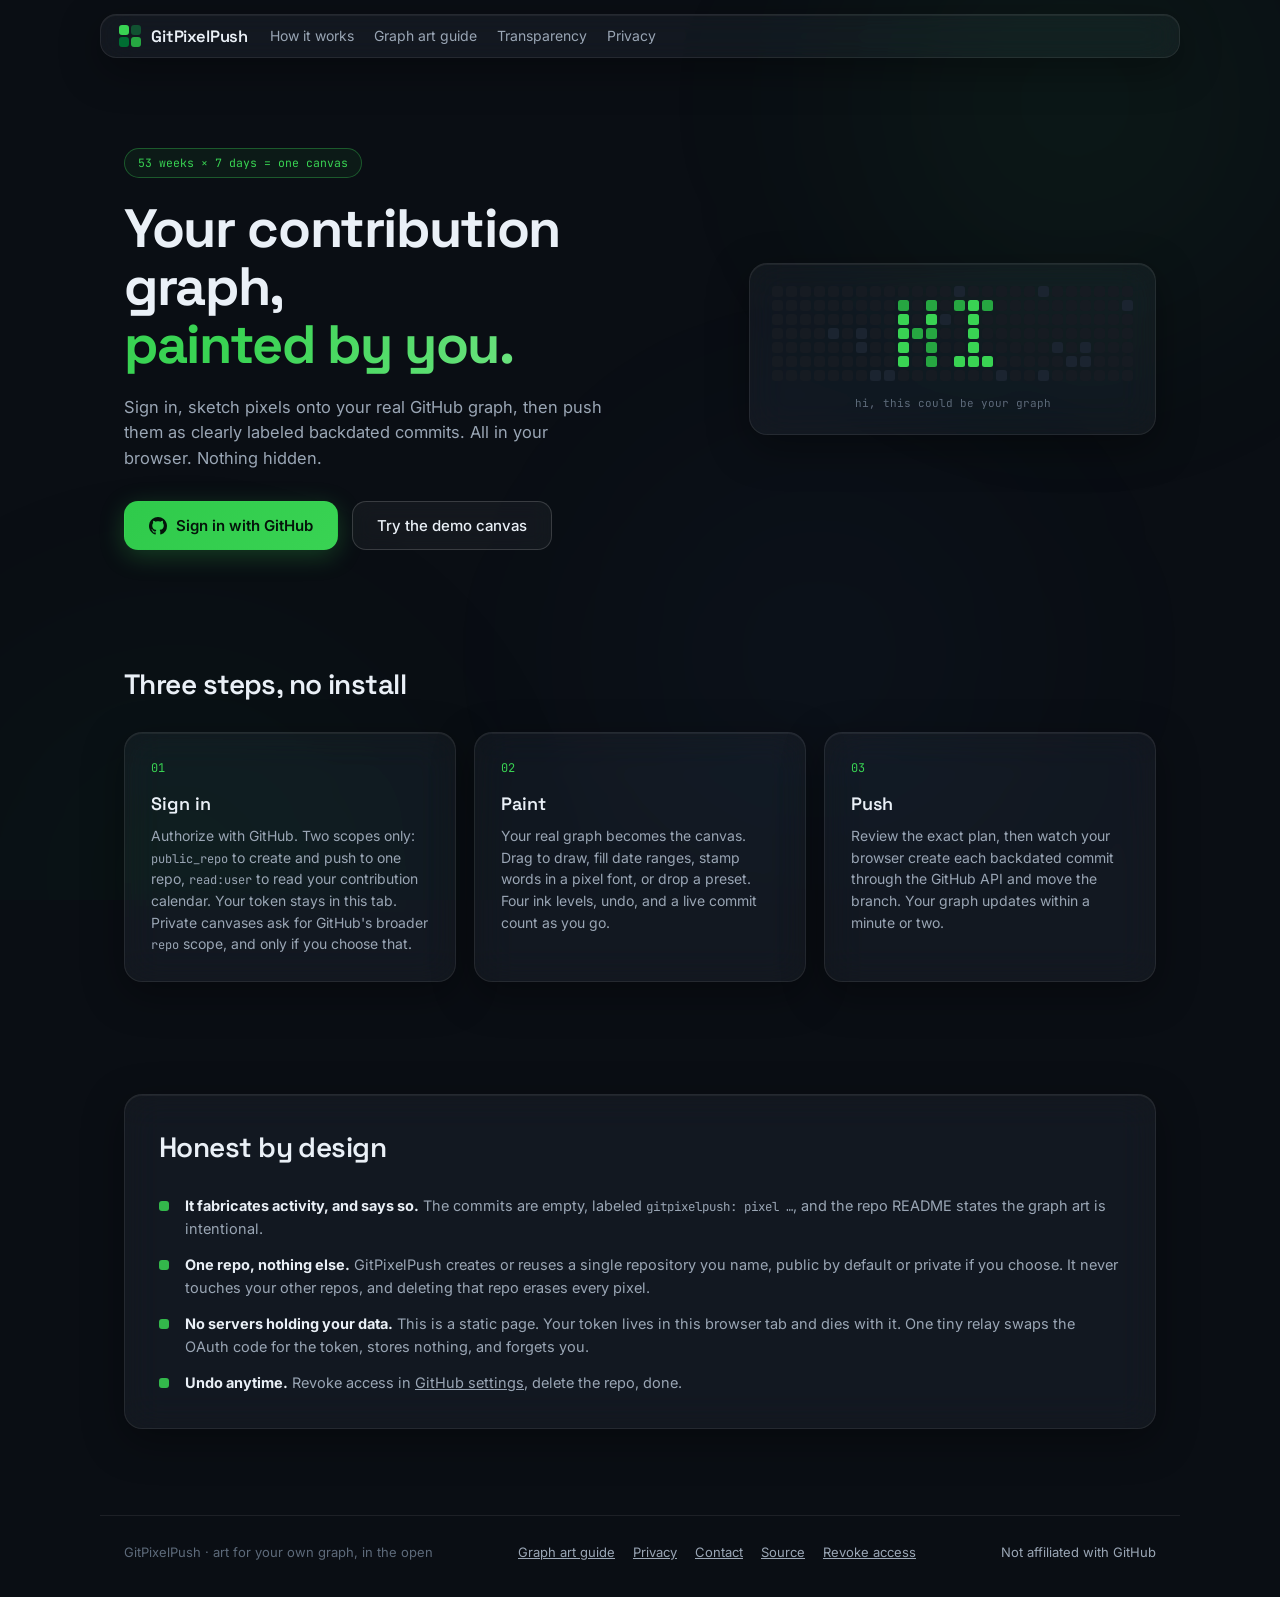
==== commit 27516f06: "Improve review-ready content and support links" ====
--- a/site/index.html
+++ b/site/index.html
@@ -82,9 +82,7 @@
       </button>
       <button id="btn-demo" class="btn btn-glass btn-lg magnetic">Try the demo canvas</button>
     </div>
-    <p id="setup-note" class="setup-note mono" hidden>
-      Deployment not configured yet. Fill <b>site/config.js</b> and the Worker vars, see the README.
-    </p>
+    <p id="setup-note" class="setup-note mono" hidden></p>
     <p id="auth-error" class="auth-error" hidden></p>
   </div>
 
@@ -227,6 +225,8 @@
   <span class="footer-links">
     <a href="/github-contribution-graph-art">Graph art guide</a>
     <a href="/privacy">Privacy</a>
+    <a href="mailto:mananshah2254@gmail.com?subject=GitPixelPush%20support">Contact</a>
+    <a href="https://github.com/mananshah2254/gitpixelpush" target="_blank" rel="noopener">Source</a>
     <a href="https://github.com/settings/applications" target="_blank" rel="noopener">Revoke access</a>
   </span>
   <span class="muted">Not affiliated with GitHub</span>
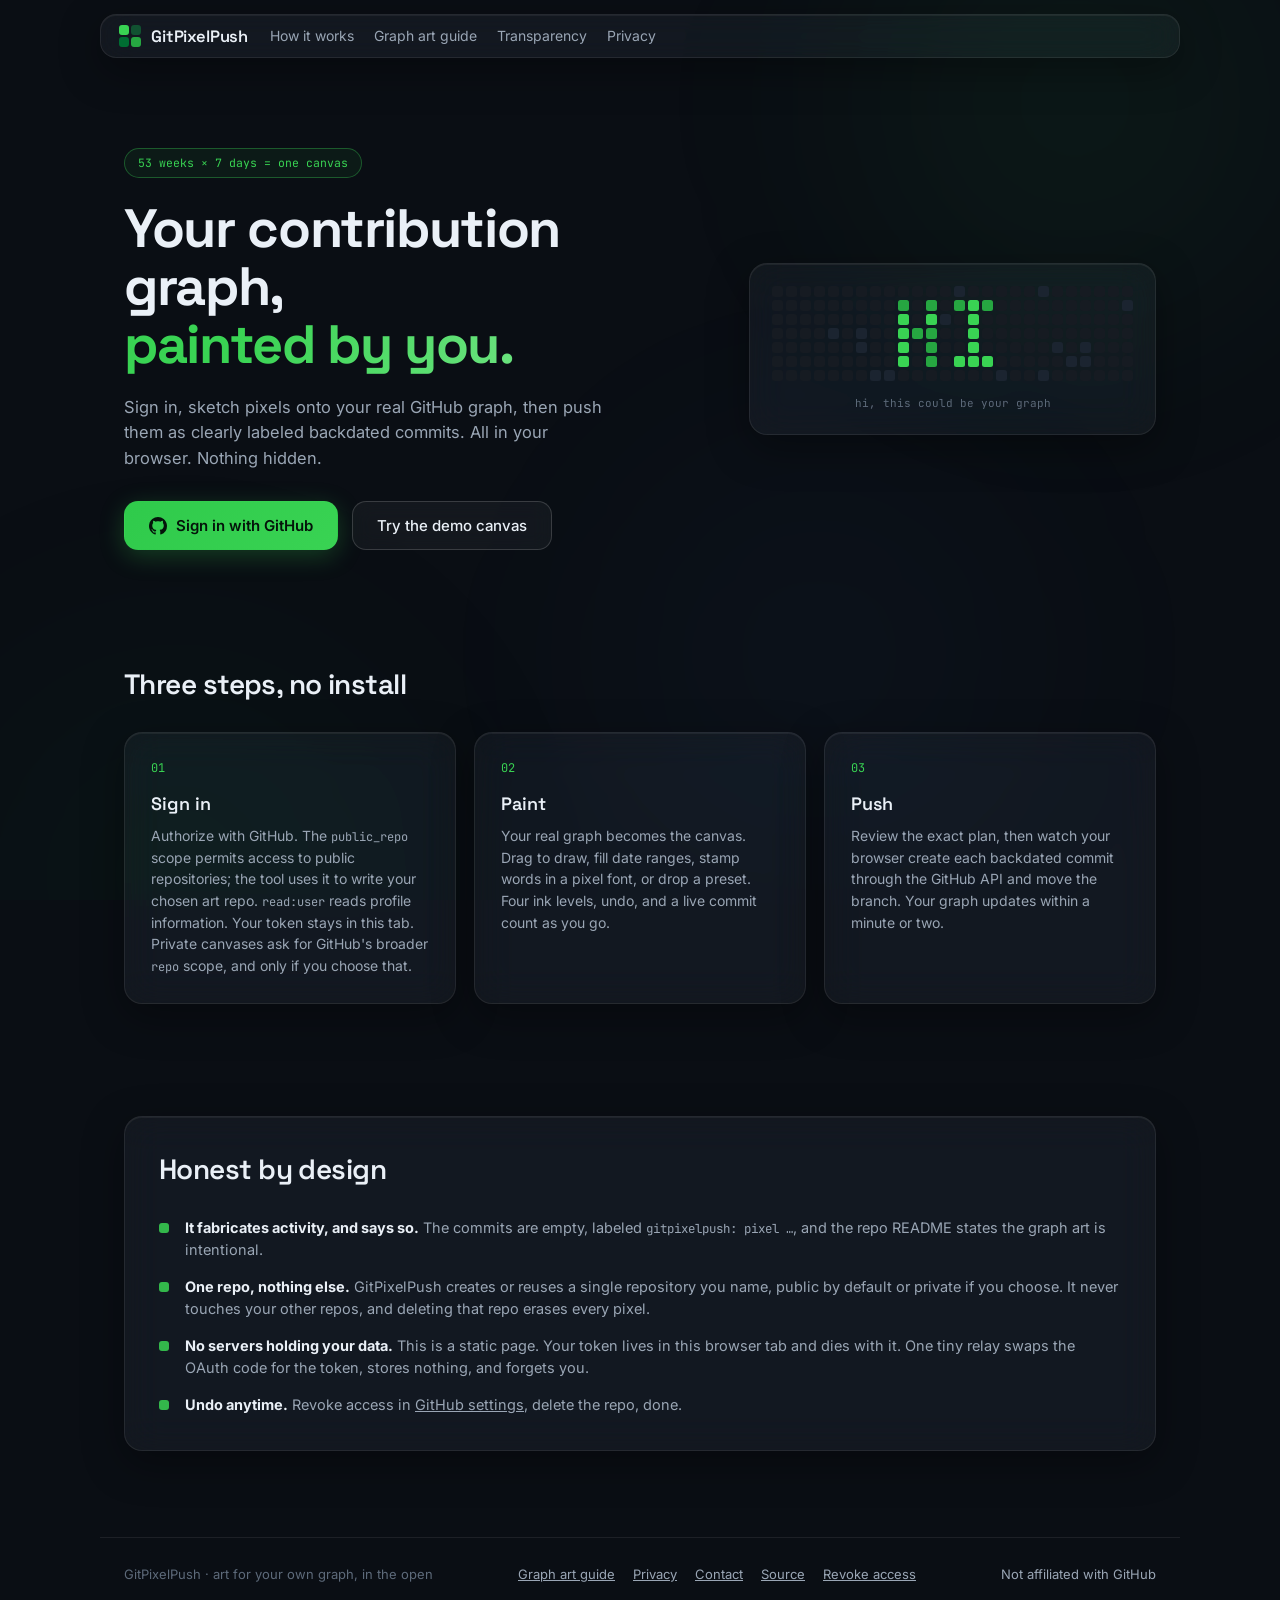
==== commit a3b0fd4a: "Repair www route and keep content readable without JavaScript" ====
--- a/site/index.html
+++ b/site/index.html
@@ -100,9 +100,9 @@
     <div class="step glass tilt reveal" style="--d:1">
       <div class="step-num mono">01</div>
       <h3>Sign in</h3>
-      <p>Authorize with GitHub. Two scopes only: <span class="mono">public_repo</span> to
-         create and push to one repo, <span class="mono">read:user</span> to read your
-         contribution calendar. Your token stays in this tab. Private canvases ask for
+      <p>Authorize with GitHub. The <span class="mono">public_repo</span> scope permits
+         access to public repositories; the tool uses it to write your chosen art repo.
+         <span class="mono">read:user</span> reads profile information. Your token stays in this tab. Private canvases ask for
          GitHub's broader <span class="mono">repo</span> scope, and only if you choose that.</p>
     </div>
     <div class="step glass tilt reveal" style="--d:2">
--- a/site/styles.css
+++ b/site/styles.css
@@ -106,7 +106,8 @@
 }
 
 /* ─────────── reveal-on-scroll ─────────── */
-.reveal { opacity: 0; transform: translateY(22px); transition: opacity .7s ease, transform .7s cubic-bezier(.16,1,.3,1); transition-delay: calc(var(--d, 0) * 90ms); }
+.reveal { opacity: 1; transform: none; transition: opacity .7s ease, transform .7s cubic-bezier(.16,1,.3,1); transition-delay: calc(var(--d, 0) * 90ms); }
+.reveal.reveal-pending { opacity: 0; transform: translateY(22px); }
 .reveal.in { opacity: 1; transform: none; }
 
 /* ─────────── buttons ─────────── */
@@ -420,7 +421,7 @@
 
 @media (prefers-reduced-motion: reduce) {
   *, *::before, *::after { animation: none !important; transition: none !important; }
-  .reveal { opacity: 1; transform: none; }
+  .reveal, .reveal.reveal-pending { opacity: 1; transform: none; }
   .tilt, .tilt-lite { transform: none; }
   html { scroll-behavior: auto; }
 }
